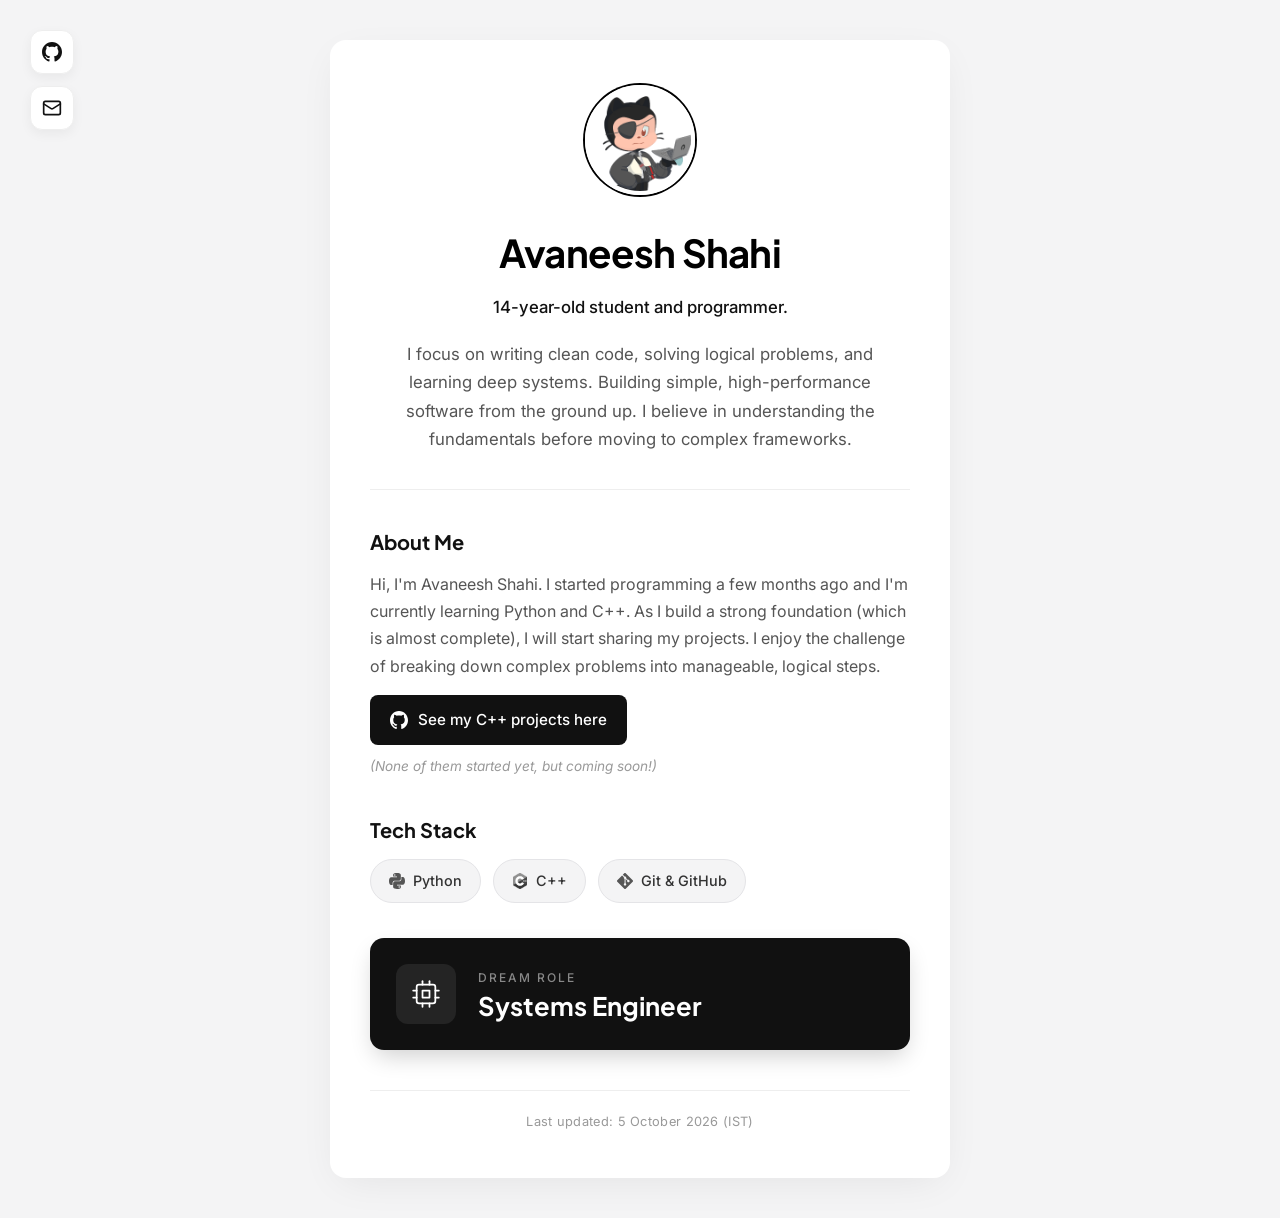
==== index.html @ 430f37c1 "uploading files" ====
<!DOCTYPE html>
<html lang="en">
<head>
    <meta charset="UTF-8">
    <meta name="viewport" content="width=device-width, initial-scale=1.0">
    <link rel="preconnect" href="https://fonts.googleapis.com">
    <link rel="preconnect" href="https://fonts.gstatic.com" crossorigin>
    <link href="https://fonts.googleapis.com/css2?family=Plus+Jakarta+Sans:wght@200..800&family=Inter:wght@400;500&display=swap" rel="stylesheet">
    <link rel="stylesheet" href="style.css">
    <link rel="shortcut icon" href="profile.png" type="image/png">
    <title>Avaneesh Shahi | Portfolio</title>
</head>
<body>

    <aside class="social-sidebar">
        <a href="https://github.com/avaneesh1200" target="_blank" class="social-link" title="GitHub Profile">
            <svg width="20" height="20" viewBox="0 0 24 24" fill="currentColor">
                <path d="M12 0c-6.626 0-12 5.373-12 12 0 5.302 3.438 9.8 8.207 11.387.599.111.793-.261.793-.577v-2.234c-3.338.726-4.033-1.416-4.033-1.416-.546-1.387-1.333-1.756-1.333-1.756-1.089-.745.083-.729.083-.729 1.205.084 1.839 1.237 1.839 1.237 1.07 1.834 2.807 1.304 3.492.997.107-.775.418-1.305.762-1.604-2.665-.305-5.467-1.334-5.467-5.931 0-1.311.469-2.381 1.236-3.221-.124-.303-.535-1.524.117-3.176 0 0 1.008-.322 3.301 1.23.957-.266 1.983-.399 3.003-.404 1.02.005 2.047.138 3.006.404 2.291-1.552 3.297-1.23 3.297-1.23.653 1.653.242 2.874.118 3.176.77.84 1.235 1.911 1.235 3.221 0 4.609-2.807 5.624-5.479 5.921.43.372.823 1.102.823 2.222v3.293c0 .319.192.694.801.576 4.765-1.589 8.199-6.086 8.199-11.386 0-6.627-5.373-12-12-12z"/>
            </svg>
        </a>
        <a href="mailto:avaneesh12012@proton.me" class="social-link" title="Email Me">
            <svg width="20" height="20" viewBox="0 0 24 24" fill="none" stroke="currentColor" stroke-width="2" stroke-linecap="round" stroke-linejoin="round">
                <rect x="2" y="4" width="20" height="16" rx="2"></rect>
                <path d="m22 7-8.97 5.7a1.94 1.94 0 0 1-2.06 0L2 7"></path>
            </svg>
        </a>
    </aside>

    <main class="card">
        
        <a href="https://github.com/avaneesh1200" target="_blank" class="avatar-link">
            <img src="profile.png" alt="Avaneesh Shahi's GitHub" class="avatar">
        </a>

        <header class="intro">
            <h1>Avaneesh Shahi</h1>
            <p class="tagline">14-year-old student and programmer.</p>
            <p class="description">
                I focus on writing clean code, solving logical problems, and learning deep systems. 
                Building simple, high-performance software from the ground up. I believe in understanding 
                the fundamentals before moving to complex frameworks.
            </p>
        </header>

        <hr class="separator">

        <section class="about">
            <h2>About Me</h2>
            <p>
                Hi, I'm Avaneesh Shahi. I started programming a few months ago and I'm currently learning 
                Python and C++. As I build a strong foundation (which is almost complete), I will start 
                sharing my projects. I enjoy the challenge of breaking down complex problems into 
                manageable, logical steps.
            </p>
            
            <a href="https://github.com/avaneesh1200/myprojects-cpp" target="_blank" class="github-btn">
                <img src="github.svg" alt="GitHub Icon" class="btn-icon">
                See my C++ projects here
            </a>
            <p class="footnote">(None of them started yet, but coming soon!)</p>
        </section>

        <section class="skills">
            <h2>Tech Stack</h2>
            <div class="tag-container">
                
                <span class="tech-tag">
                    <svg width="16" height="16" viewBox="0 0 24 24" fill="currentColor">
                        <path d="M11.914 0C5.82 0 6.2 2.656 6.2 2.656l.007 2.752h5.814v.826H3.9S0 5.789 0 11.969c0 6.18 3.403 5.96 3.403 5.96h2.03v-2.867s-.109-3.42 3.35-3.42h5.766s3.24.052 3.24-3.148V3.202S18.28 0 11.914 0zM8.708 1.85a1.06 1.06 0 1 1 0 2.12 1.06 1.06 0 0 1 0-2.12z"/>
                        <path d="M12.086 24c6.094 0 5.714-2.656 5.714-2.656l-.007-2.752h-5.814v-.826h8.12S24 18.211 24 12.031c0-6.18-3.403-5.96-3.403-5.96h-2.03v2.867s.109 3.42-3.35 3.42H9.45s-3.24-.052-3.24 3.148v5.292S5.72 24 12.086 24zm3.206-1.85a1.06 1.06 0 1 1 0-2.12 1.06 1.06 0 0 1 0 2.12z"/>
                    </svg>
                    Python
                </span>

                <span class="tech-tag">
                    <img src="c++.webp" alt="C++ Icon" class="cplusplus-icon">
                    C++
                </span>

                <span class="tech-tag">
                    <svg width="16" height="16" viewBox="0 0 24 24" fill="currentColor">
                        <path d="M23.546 10.93L13.067.452c-.604-.603-1.582-.603-2.188 0L8.708 2.627l2.76 2.76c.645-.215 1.379-.07 1.889.441.516.515.658 1.258.438 1.9l2.658 2.66c.645-.223 1.387-.078 1.9.435.721.72.721 1.884 0 2.604-.719.719-1.881.719-2.6 0-.539-.541-.674-1.337-.404-1.996L12.86 8.955v6.525c.176.086.342.203.488.348.713.721.713 1.883 0 2.6-.719.721-1.889.721-2.609 0-.719-.719-.719-1.879 0-2.598.182-.18.387-.316.605-.406V8.835c-.217-.091-.424-.222-.6-.401-.545-.545-.676-1.342-.396-2.009L7.636 3.7.45 10.881c-.6.605-.6 1.584 0 2.189l10.48 10.477c.604.604 1.582.604 2.186 0l10.43-10.43c.605-.603.605-1.582 0-2.187"/>
                    </svg>
                    Git & GitHub
                </span>
            </div>
        </section>

        <section class="dream-section">
            <div class="dream-card">
                <div class="dream-icon">
                    <svg width="28" height="28" viewBox="0 0 24 24" fill="none" stroke="currentColor" stroke-width="1.5" stroke-linecap="round" stroke-linejoin="round">
                        <rect x="4" y="4" width="16" height="16" rx="2"></rect>
                        <rect x="9" y="9" width="6" height="6"></rect>
                        <path d="M9 1v3"></path>
                        <path d="M15 1v3"></path>
                        <path d="M9 20v3"></path>
                        <path d="M15 20v3"></path>
                        <path d="M20 9h3"></path>
                        <path d="M20 15h3"></path>
                        <path d="M1 9h3"></path>
                        <path d="M1 15h3"></path>
                    </svg>
                </div>
                <div class="dream-text">
                    <span class="dream-label">Dream Role</span>
                    <h3>Systems Engineer</h3>
                </div>
            </div>
        </section>

        <footer class="last-updated">
            Last updated: 5 October 2026 (IST)
        </footer>

    </main>

</body>
</html>
---- style.css ----
* {
    box-sizing: border-box;
    margin: 0;
    padding: 0;
}

body {
    background-color: #f4f4f5;
    color: #1a1a1a;
    line-height: 1.7;
    padding: 40px 20px;
    display: flex;
    justify-content: center;
    font-family: 'Inter', sans-serif;
}

h1, h2, h3 {
    font-family: 'Plus Jakarta Sans', sans-serif;
    color: #000;
}

.social-sidebar {
    position: fixed;
    top: 30px;
    left: 30px;
    display: flex;
    flex-direction: column;
    gap: 12px;
    z-index: 100;
}

.social-link {
    display: flex;
    align-items: center;
    justify-content: center;
    width: 44px;
    height: 44px;
    background-color: #ffffff;
    color: #111;
    border-radius: 12px;
    text-decoration: none;
    box-shadow: 0 4px 12px rgba(0, 0, 0, 0.05);
    border: 1px solid #eee;
    transition: all 0.2s ease;
}

.social-link:hover {
    background-color: #111;
    color: #fff;
    transform: translateY(-2px);
    box-shadow: 0 8px 20px rgba(0, 0, 0, 0.15);
}

.card {
    max-width: 620px;
    width: 100%;
    background: #ffffff;
    padding: 45px 40px;
    border-radius: 16px;
    box-shadow: 0 10px 40px -10px rgba(0, 0, 0, 0.08);
}

.avatar-link {
    display: flex;
    justify-content: center;
    margin-bottom: 25px;
    text-decoration: none;
}

.avatar {
    width: 110px;
    height: 110px;
    border-radius: 50%;
    object-fit: cover;
    border: 4px solid #fff;
    box-shadow: 0 0 0 2px #000;
    transition: all 0.25s ease;
}

.avatar:hover {
    transform: translateY(-3px);
    box-shadow: 0 0 0 2px #000, 0 8px 20px rgba(0,0,0,0.15);
}

.intro {
    text-align: center;
    margin-bottom: 35px;
}

.intro h1 {
    font-size: 2.4rem;
    letter-spacing: -0.8px;
    margin-bottom: 8px;
}

.tagline {
    font-weight: 500;
    color: #111;
    font-size: 1.05rem;
    margin-bottom: 18px;
}

.description {
    font-size: 1.05rem;
    color: #555;
    max-width: 90%;
    margin: 0 auto;
}

.separator {
    border: 0;
    height: 1px;
    background-color: #eee;
    margin: 35px 0;
}

section {
    margin-bottom: 35px;
}

section h2 {
    font-size: 1.25rem;
    margin-bottom: 12px;
    color: #111;
}

section p {
    color: #555;
    margin-bottom: 15px;
}

.github-btn {
    display: inline-flex;
    align-items: center;
    gap: 10px;
    padding: 12px 20px;
    background-color: #111;
    color: #fff;
    text-decoration: none;
    border-radius: 8px;
    font-size: 0.95rem;
    font-weight: 500;
    transition: background-color 0.2s ease, transform 0.15s ease;
}

.github-btn:hover {
    background-color: #333;
    transform: translateY(-2px);
}

.btn-icon {
    width: 18px;
    height: 18px;
    filter: invert(1);
}

.footnote {
    font-size: 0.85rem;
    color: #999;
    margin-top: 10px;
    font-style: italic;
}

.tag-container {
    display: flex;
    gap: 12px;
    flex-wrap: wrap;
}

.tech-tag {
    display: inline-flex;
    align-items: center;
    gap: 8px;
    font-size: 0.9rem;
    font-weight: 500;
    background-color: #f4f4f5;
    color: #333;
    padding: 9px 18px;
    border-radius: 30px;
    border: 1px solid #e4e4e7;
}

.tech-tag svg {
    width: 16px;
    height: 16px;
    color: #555;
}

.cplusplus-icon {
    width: 16px;
    height: 16px;
    object-fit: contain;
}

.dream-card {
    display: flex;
    align-items: center;
    gap: 22px;
    background: #111;
    padding: 26px;
    border-radius: 14px;
    color: #fff;
    box-shadow: 0 10px 25px -5px rgba(0, 0, 0, 0.2);
    transition: transform 0.3s ease, box-shadow 0.3s ease;
}

.dream-card:hover {
    transform: translateY(-4px);
    box-shadow: 0 15px 35px -5px rgba(0, 0, 0, 0.3);
}

.dream-icon {
    display: flex;
    align-items: center;
    justify-content: center;
    background-color: rgba(255, 255, 255, 0.08);
    padding: 16px;
    border-radius: 12px;
    color: #fff;
    flex-shrink: 0;
}

.dream-text {
    display: flex;
    flex-direction: column;
}

.dream-label {
    font-size: 0.75rem;
    text-transform: uppercase;
    letter-spacing: 2px;
    color: #888;
    margin-bottom: 4px;
    font-weight: 500;
}

.dream-card h3 {
    font-size: 1.6rem;
    font-weight: 700;
    color: #fff;
    line-height: 1.1;
}

.last-updated {
    margin-top: 40px;
    padding-top: 20px;
    border-top: 1px solid #eee;
    text-align: center;
    font-family: 'Inter', sans-serif;
    font-size: 0.8rem;
    color: #999;
    letter-spacing: 0.3px;
}

@media (max-width: 500px) {
    body {
        padding: 20px 12px;
    }

    .card {
        padding: 30px 20px;
    }

    .social-sidebar {
        top: auto;
        bottom: 20px;
        left: 50%;
        transform: translateX(-50%);
        flex-direction: row;
    }
    
    .intro h1 {
        font-size: 1.9rem;
    }
    
    .description {
        max-width: 100%;
    }

    .avatar {
        width: 90px;
        height: 90px;
    }

    .dream-card {
        padding: 20px;
        gap: 15px;
    }

    .dream-card h3 {
        font-size: 1.3rem;
    }
    
    .dream-icon {
        padding: 12px;
    }
}
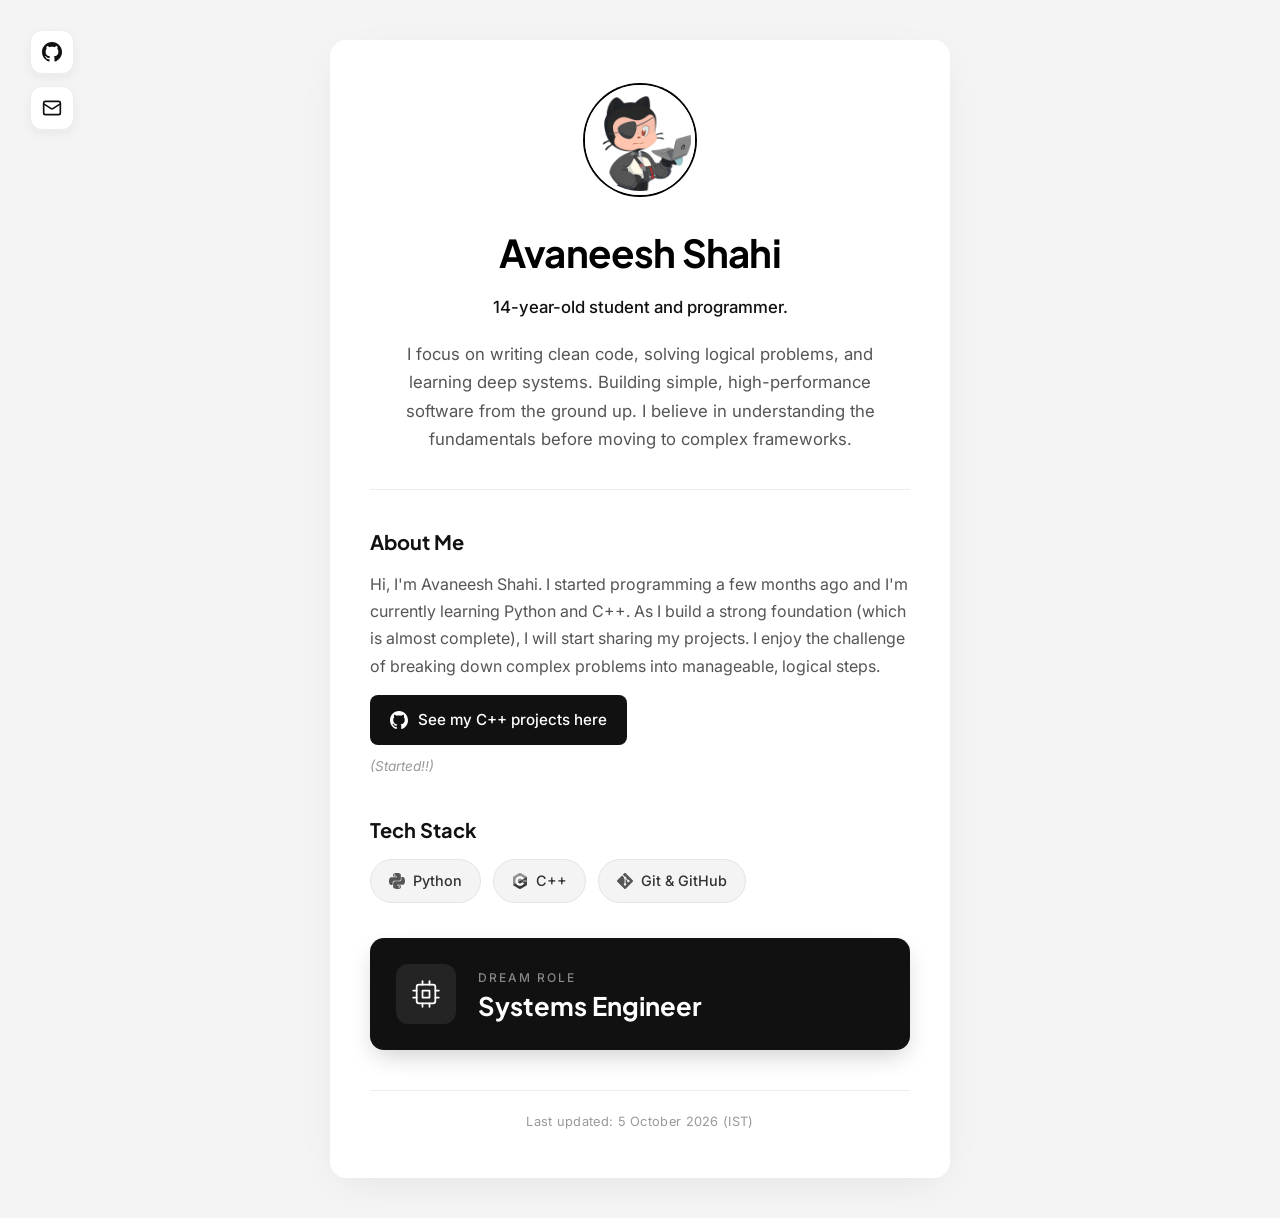
==== commit 4ebd7846: "Revise index.html footnote (class)" ====
--- a/index.html
+++ b/index.html
@@ -57,7 +57,7 @@
                 <img src="github.svg" alt="GitHub Icon" class="btn-icon">
                 See my C++ projects here
             </a>
-            <p class="footnote">(None of them started yet, but coming soon!)</p>
+            <p class="footnote">(Started!!)</p>
         </section>
 
         <section class="skills">
@@ -116,4 +116,4 @@
     </main>
 
 </body>
-</html>+</html>
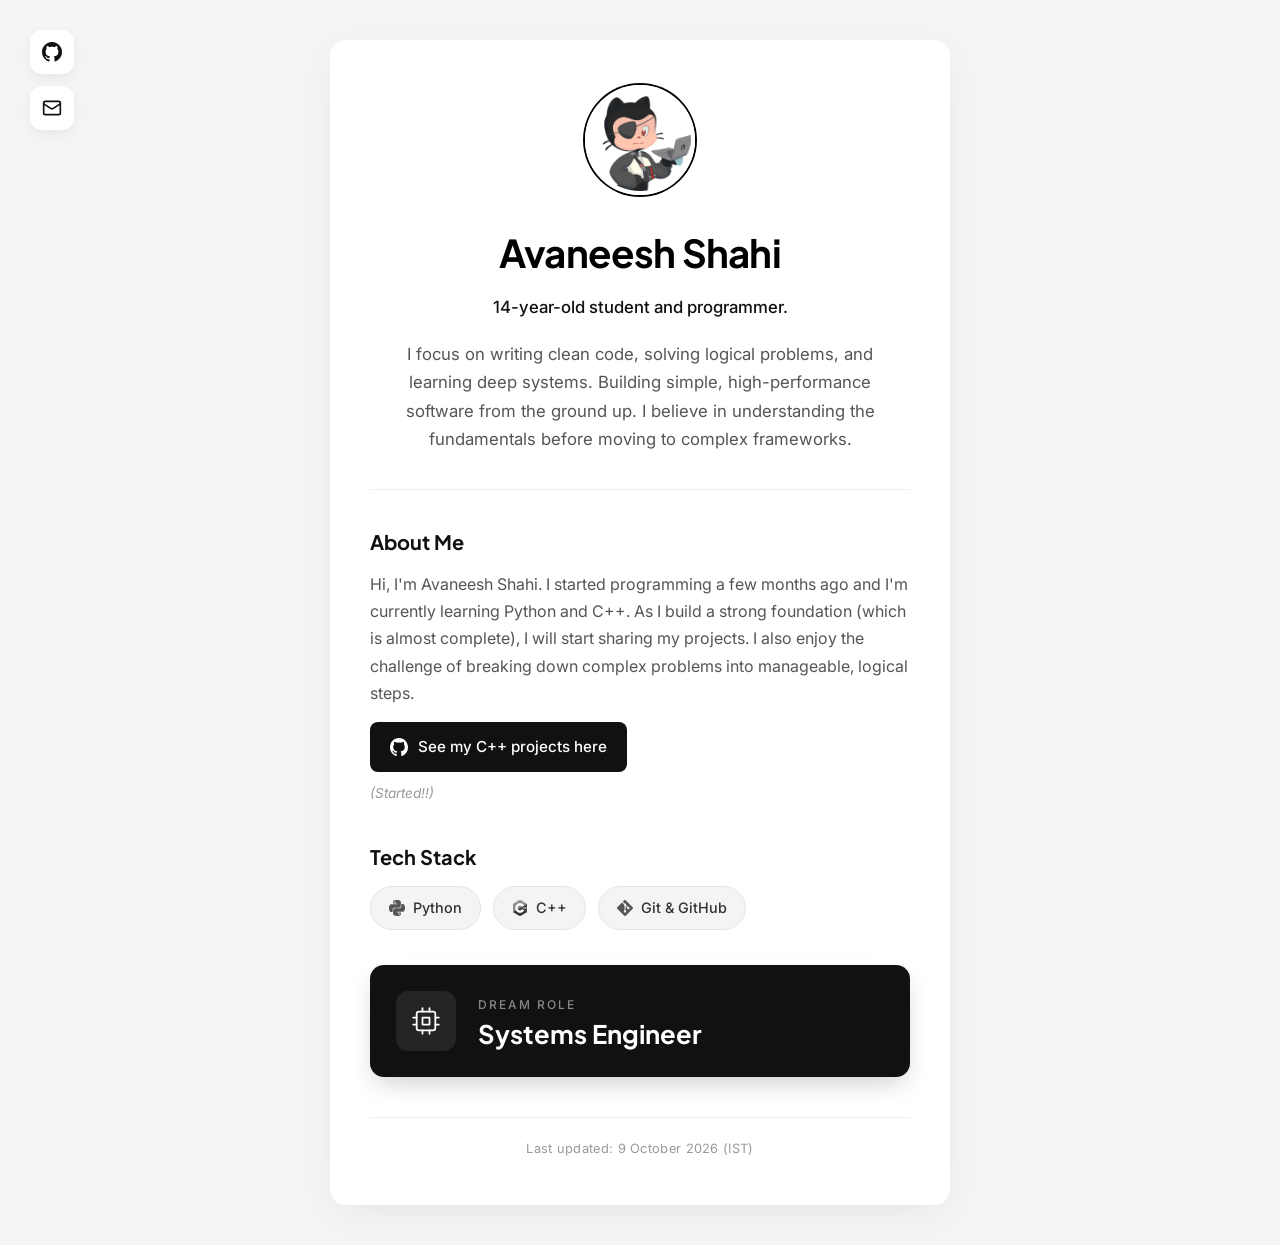
==== commit f5aa0b49: "chaning last updated to 9/10/26 and adding the word also in about me adding the word also in about m" ====
--- a/index.html
+++ b/index.html
@@ -18,7 +18,7 @@
                 <path d="M12 0c-6.626 0-12 5.373-12 12 0 5.302 3.438 9.8 8.207 11.387.599.111.793-.261.793-.577v-2.234c-3.338.726-4.033-1.416-4.033-1.416-.546-1.387-1.333-1.756-1.333-1.756-1.089-.745.083-.729.083-.729 1.205.084 1.839 1.237 1.839 1.237 1.07 1.834 2.807 1.304 3.492.997.107-.775.418-1.305.762-1.604-2.665-.305-5.467-1.334-5.467-5.931 0-1.311.469-2.381 1.236-3.221-.124-.303-.535-1.524.117-3.176 0 0 1.008-.322 3.301 1.23.957-.266 1.983-.399 3.003-.404 1.02.005 2.047.138 3.006.404 2.291-1.552 3.297-1.23 3.297-1.23.653 1.653.242 2.874.118 3.176.77.84 1.235 1.911 1.235 3.221 0 4.609-2.807 5.624-5.479 5.921.43.372.823 1.102.823 2.222v3.293c0 .319.192.694.801.576 4.765-1.589 8.199-6.086 8.199-11.386 0-6.627-5.373-12-12-12z"/>
             </svg>
         </a>
-        <a href="mailto:avaneesh12012@proton.me" class="social-link" title="Email Me">
+        <a href="mailto:avaneesh12012@proton.me" class="social-link" title="Mail Me">
             <svg width="20" height="20" viewBox="0 0 24 24" fill="none" stroke="currentColor" stroke-width="2" stroke-linecap="round" stroke-linejoin="round">
                 <rect x="2" y="4" width="20" height="16" rx="2"></rect>
                 <path d="m22 7-8.97 5.7a1.94 1.94 0 0 1-2.06 0L2 7"></path>
@@ -49,7 +49,7 @@
             <p>
                 Hi, I'm Avaneesh Shahi. I started programming a few months ago and I'm currently learning 
                 Python and C++. As I build a strong foundation (which is almost complete), I will start 
-                sharing my projects. I enjoy the challenge of breaking down complex problems into 
+                sharing my projects. I also enjoy the challenge of breaking down complex problems into 
                 manageable, logical steps.
             </p>
             
@@ -110,7 +110,7 @@
         </section>
 
         <footer class="last-updated">
-            Last updated: 5 October 2026 (IST)
+            Last updated: 9 October 2026 (IST)
         </footer>
 
     </main>
--- a/style.css
+++ b/style.css
@@ -40,7 +40,6 @@
     border-radius: 12px;
     text-decoration: none;
     box-shadow: 0 4px 12px rgba(0, 0, 0, 0.05);
-    border: 1px solid #eee;
     transition: all 0.2s ease;
 }
 
@@ -49,6 +48,7 @@
     color: #fff;
     transform: translateY(-2px);
     box-shadow: 0 8px 20px rgba(0, 0, 0, 0.15);
+    border: none;
 }
 
 .card {
@@ -294,4 +294,4 @@
     .dream-icon {
         padding: 12px;
     }
-}+}
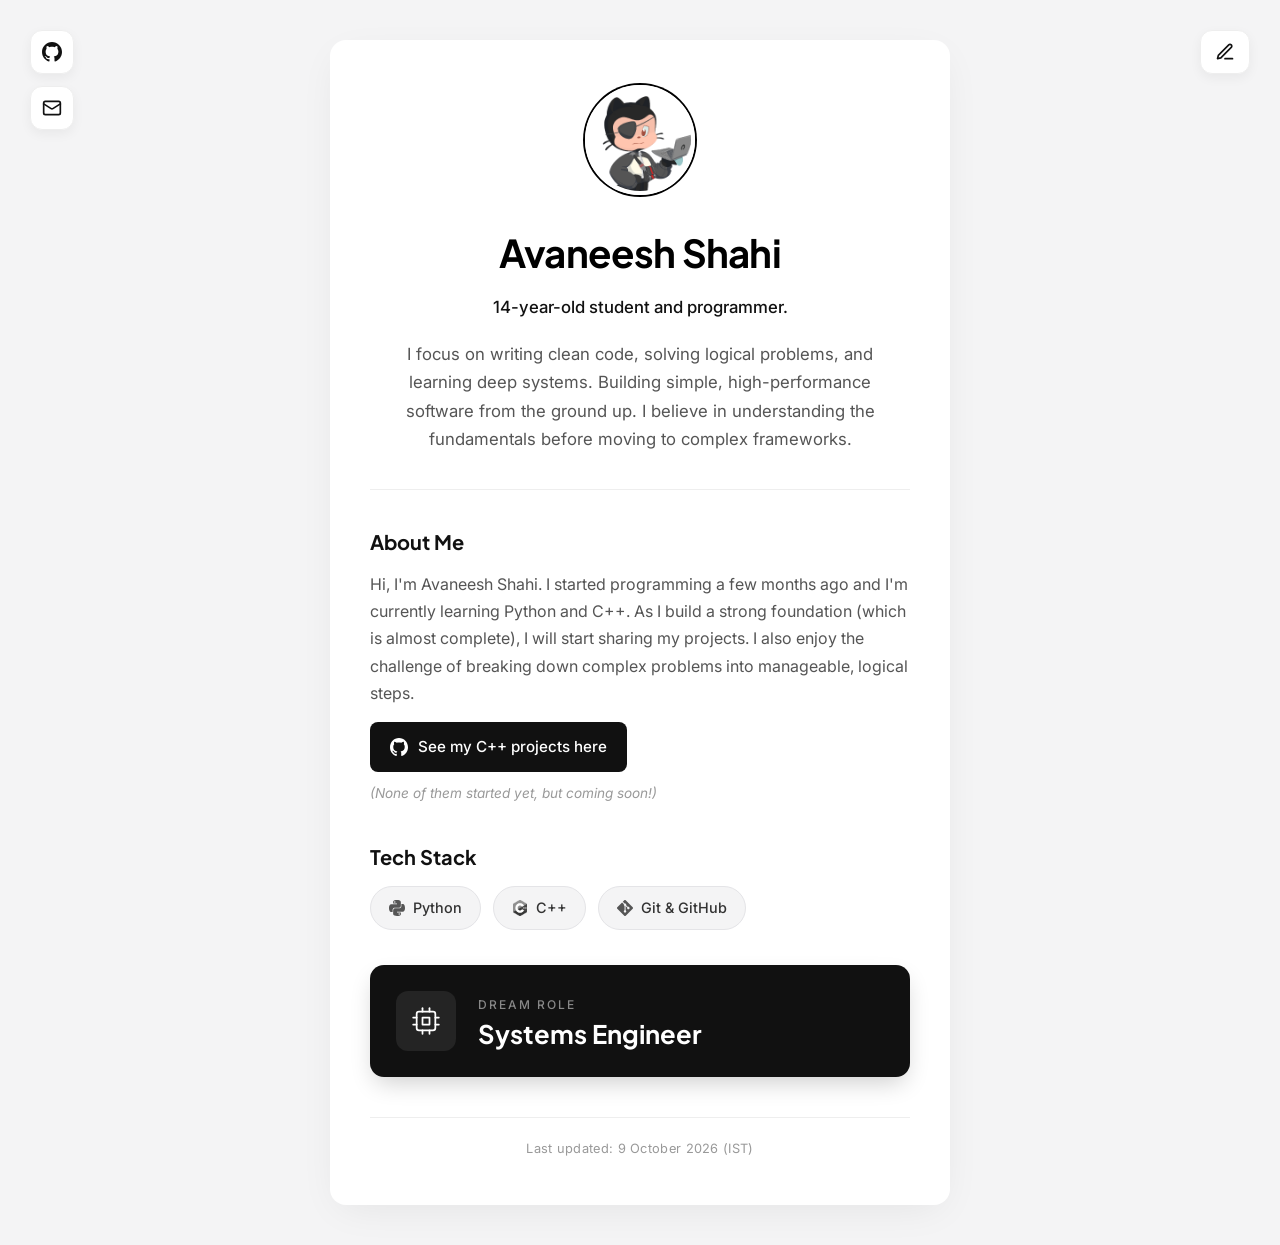
==== commit fc2bba43: "uploading new fresh index.html and style.css" ====
--- a/index.html
+++ b/index.html
@@ -11,14 +11,22 @@
     <title>Avaneesh Shahi | Portfolio</title>
 </head>
 <body>
-
+      <a href="blogs/index.html" class="blog-btn" title="Read Blogs">
+    <span class="blog-btn-icon">
+        <svg width="20" height="20" viewBox="0 0 24 24" fill="none" stroke="currentColor" stroke-width="2" stroke-linecap="round" stroke-linejoin="round">
+            <path d="M12 20h9"></path>
+            <path d="M16.5 3.5a2.121 2.121 0 0 1 3 3L7 19l-4 1 1-4L16.5 3.5z"></path>
+        </svg>
+    </span>
+    <span class="blog-btn-text">Read Blogs</span>
+</a>
     <aside class="social-sidebar">
         <a href="https://github.com/avaneesh1200" target="_blank" class="social-link" title="GitHub Profile">
             <svg width="20" height="20" viewBox="0 0 24 24" fill="currentColor">
                 <path d="M12 0c-6.626 0-12 5.373-12 12 0 5.302 3.438 9.8 8.207 11.387.599.111.793-.261.793-.577v-2.234c-3.338.726-4.033-1.416-4.033-1.416-.546-1.387-1.333-1.756-1.333-1.756-1.089-.745.083-.729.083-.729 1.205.084 1.839 1.237 1.839 1.237 1.07 1.834 2.807 1.304 3.492.997.107-.775.418-1.305.762-1.604-2.665-.305-5.467-1.334-5.467-5.931 0-1.311.469-2.381 1.236-3.221-.124-.303-.535-1.524.117-3.176 0 0 1.008-.322 3.301 1.23.957-.266 1.983-.399 3.003-.404 1.02.005 2.047.138 3.006.404 2.291-1.552 3.297-1.23 3.297-1.23.653 1.653.242 2.874.118 3.176.77.84 1.235 1.911 1.235 3.221 0 4.609-2.807 5.624-5.479 5.921.43.372.823 1.102.823 2.222v3.293c0 .319.192.694.801.576 4.765-1.589 8.199-6.086 8.199-11.386 0-6.627-5.373-12-12-12z"/>
             </svg>
         </a>
-        <a href="mailto:avaneesh12012@proton.me" class="social-link" title="Mail Me">
+        <a href="mailto:avaneesh12012@proton.me" class="social-link" title="Email Me">
             <svg width="20" height="20" viewBox="0 0 24 24" fill="none" stroke="currentColor" stroke-width="2" stroke-linecap="round" stroke-linejoin="round">
                 <rect x="2" y="4" width="20" height="16" rx="2"></rect>
                 <path d="m22 7-8.97 5.7a1.94 1.94 0 0 1-2.06 0L2 7"></path>
@@ -57,7 +65,7 @@
                 <img src="github.svg" alt="GitHub Icon" class="btn-icon">
                 See my C++ projects here
             </a>
-            <p class="footnote">(Started!!)</p>
+            <p class="footnote">(None of them started yet, but coming soon!)</p>
         </section>
 
         <section class="skills">
@@ -116,4 +124,4 @@
     </main>
 
 </body>
-</html>
+</html>
--- a/style.css
+++ b/style.css
@@ -40,6 +40,7 @@
     border-radius: 12px;
     text-decoration: none;
     box-shadow: 0 4px 12px rgba(0, 0, 0, 0.05);
+    border: 1px solid #eee;
     transition: all 0.2s ease;
 }
 
@@ -48,7 +49,6 @@
     color: #fff;
     transform: translateY(-2px);
     box-shadow: 0 8px 20px rgba(0, 0, 0, 0.15);
-    border: none;
 }
 
 .card {
@@ -295,3 +295,83 @@
         padding: 12px;
     }
 }
+/* ---------- Read Blogs button (top-right) ---------- */
+.blog-btn {
+    position: fixed;
+    top: 30px;
+    right: 30px;
+    z-index: 100;
+    display: inline-flex;
+    align-items: center;
+    height: 44px;
+    padding: 0 14px;
+    background: #ffffff;
+    color: #111;
+    border-radius: 12px;
+    text-decoration: none;
+    box-shadow: 0 4px 12px rgba(0, 0, 0, 0.05);
+    border: 1px solid #eee;
+    overflow: hidden;
+    font-family: 'Inter', sans-serif;
+    font-weight: 500;
+    font-size: 0.9rem;
+    transition: background 0.3s ease,
+                color 0.3s ease,
+                border-color 0.3s ease,
+                box-shadow 0.3s ease,
+                transform 0.3s ease;
+}
+
+.blog-btn-icon {
+    display: inline-flex;
+    align-items: center;
+    justify-content: center;
+    flex-shrink: 0;
+    transition: transform 0.45s cubic-bezier(0.34, 1.56, 0.64, 1);
+}
+
+.blog-btn-text {
+    display: inline-block;
+    max-width: 0;
+    opacity: 0;
+    white-space: nowrap;
+    overflow: hidden;
+    transform: translateX(-8px);
+    transition: max-width 0.4s cubic-bezier(0.4, 0, 0.2, 1),
+                opacity 0.25s ease 0.08s,
+                transform 0.35s cubic-bezier(0.4, 0, 0.2, 1),
+                margin-left 0.35s cubic-bezier(0.4, 0, 0.2, 1);
+}
+
+.blog-btn:hover {
+    background: #111;
+    color: #fff;
+    border-color: #111;
+    box-shadow: 0 8px 20px rgba(0, 0, 0, 0.15);
+    transform: translateY(-2px);
+}
+
+.blog-btn:hover .blog-btn-icon {
+    transform: rotate(-10deg) scale(1.1);
+}
+
+.blog-btn:hover .blog-btn-text {
+    max-width: 120px;
+    opacity: 1;
+    transform: translateX(0);
+    margin-left: 8px;
+}
+
+/* Mobile — keep it compact */
+@media (max-width: 500px) {
+    .blog-btn {
+        top: 20px;
+        right: 20px;
+        height: 40px;
+        padding: 0 12px;
+    }
+
+    .blog-btn-text {
+        max-width: 0;      /* stays hidden on mobile to save space */
+    }
+}
